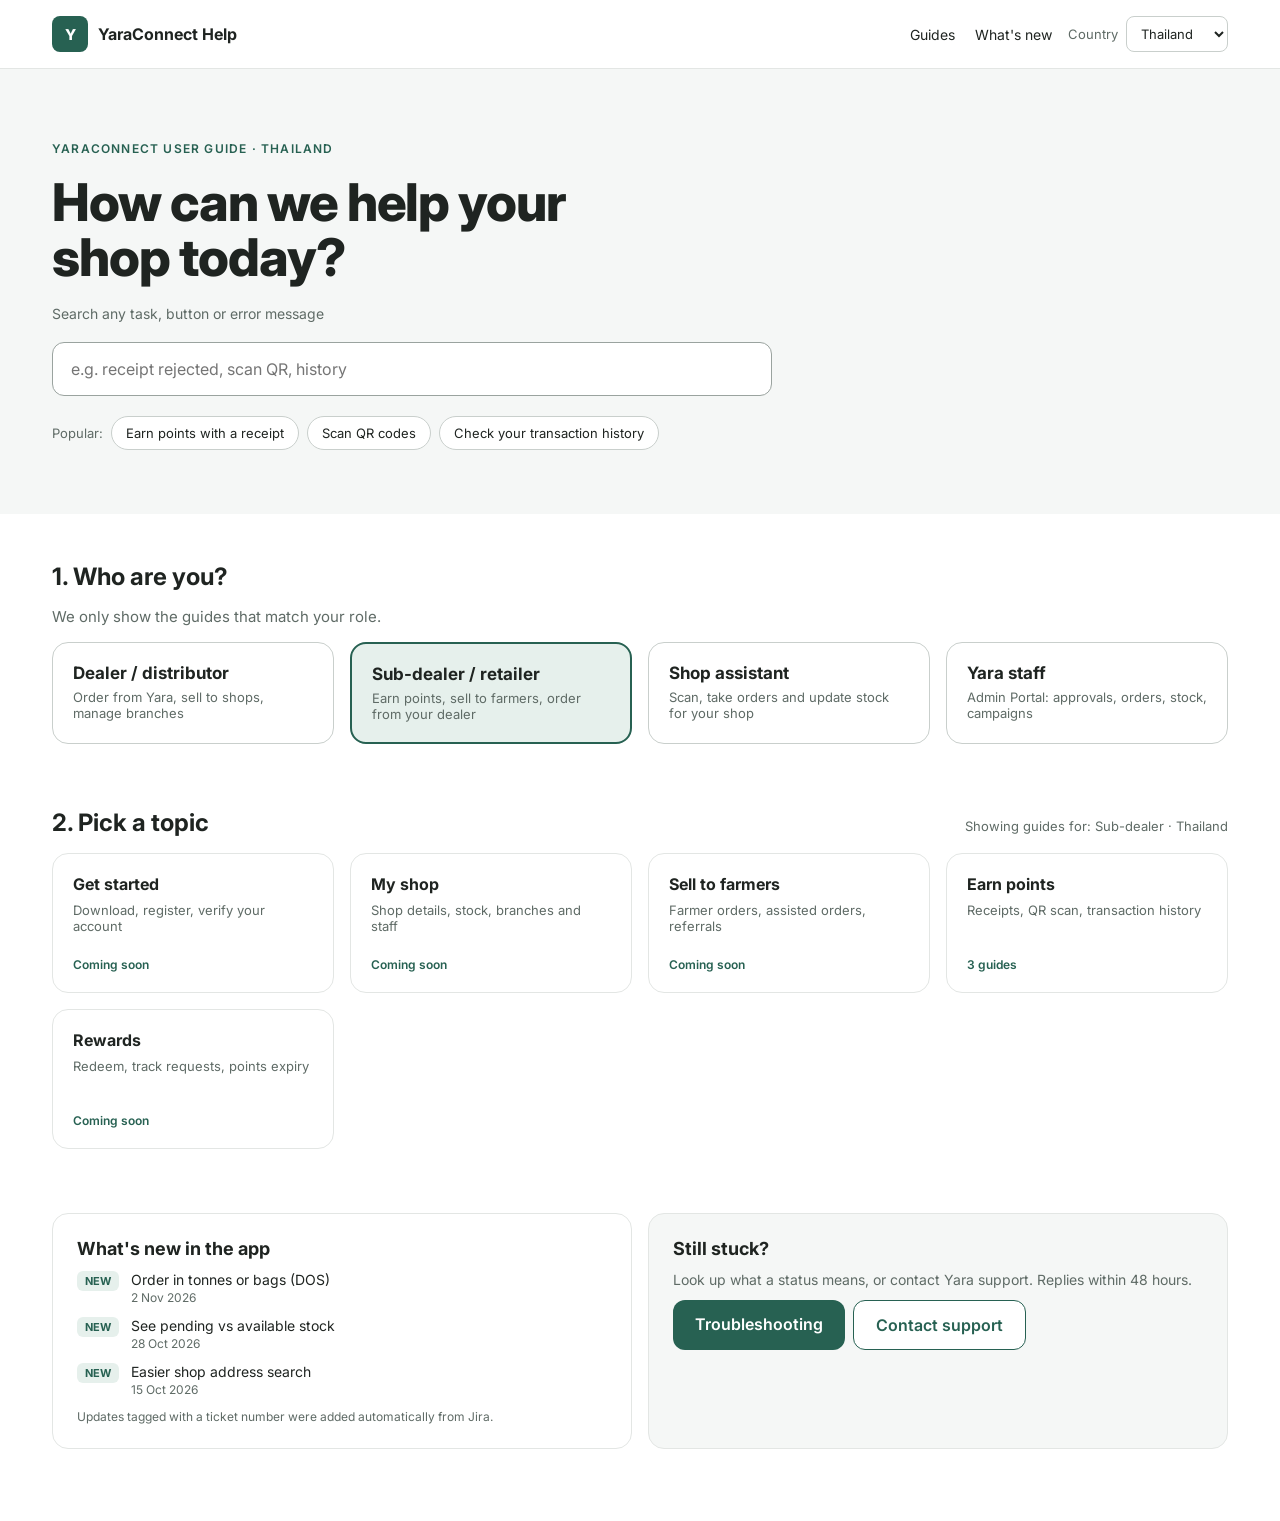
==== index.html @ 2d40b5dd "YaraConnect Help sample: wireframe pages + Jira auto-update flow Co-Authored-By: Claude Opus 5.5 <no" ====
<!doctype html>
<html lang="en">
<head>
  <meta charset="utf-8">
  <meta name="viewport" content="width=device-width, initial-scale=1">
  <title>YaraConnect Help</title>
  <link rel="preconnect" href="https://fonts.googleapis.com">
  <link href="https://fonts.googleapis.com/css2?family=Inter:wght@400;500;600;700;800&display=swap" rel="stylesheet">
  <link rel="stylesheet" href="assets/style.css">
</head>
<body data-page="home">
  <header class="site-header">
    <div class="wrap">
      <a class="brand" href="index.html"><span class="logo">Y</span>YaraConnect Help</a>
      <nav class="top-nav" aria-label="Main">
        <a href="#topics">Guides</a>
        <a href="#whats-new">What's new</a>
      </nav>
      <label class="control">Country
        <select id="country">
          <option>Thailand</option><option>Vietnam</option><option>Indonesia</option><option>India</option><option>Kenya</option>
        </select>
      </label>
    </div>
  </header>

  <section class="hero">
    <div class="wrap">
      <span class="eyebrow" id="hero-eyebrow">YaraConnect user guide</span>
      <h1>How can we help your shop today?</h1>
      <label for="q" style="font-size:14px;color:var(--muted)">Search any task, button or error message</label>
      <div class="search-row">
        <input id="q" type="search" placeholder="e.g. receipt rejected, scan QR, history" autocomplete="off">
        <div class="results" id="results" hidden></div>
      </div>
      <div class="pills" id="popular"><span style="color:var(--muted)">Popular:</span></div>
    </div>
  </section>

  <section class="block">
    <div class="wrap">
      <h2>1. Who are you?</h2>
      <p class="sub">We only show the guides that match your role.</p>
      <div class="grid4" id="roles" role="group" aria-label="Your role">
        <button type="button" class="role" data-role="dealer"><strong>Dealer / distributor</strong><span>Order from Yara, sell to shops, manage branches</span></button>
        <button type="button" class="role" data-role="subdealer"><strong>Sub-dealer / retailer</strong><span>Earn points, sell to farmers, order from your dealer</span></button>
        <button type="button" class="role" data-role="assistant"><strong>Shop assistant</strong><span>Scan, take orders and update stock for your shop</span></button>
        <button type="button" class="role" data-role="staff"><strong>Yara staff</strong><span>Admin Portal: approvals, orders, stock, campaigns</span></button>
      </div>
    </div>
  </section>

  <section class="block" id="topics">
    <div class="wrap">
      <div style="display:flex;justify-content:space-between;align-items:baseline;flex-wrap:wrap;gap:8px">
        <h2>2. Pick a topic</h2>
        <span class="sub" id="showing" style="font-size:13px"></span>
      </div>
      <div class="grid4" id="cats"></div>
    </div>
  </section>

  <section class="block" id="whats-new">
    <div class="wrap grid2">
      <div class="panel">
        <h3>What's new in the app</h3>
        <div class="stack" id="news"></div>
        <small class="sub" style="font-size:12px">Updates tagged with a ticket number were added automatically from Jira.</small>
      </div>
      <div class="panel soft">
        <h3>Still stuck?</h3>
        <p class="sub" style="font-size:14px">Look up what a status means, or contact Yara support. Replies within 48 hours.</p>
        <div style="display:flex;gap:8px;flex-wrap:wrap">
          <a class="btn" href="#">Troubleshooting</a>
          <a class="btn ghost" href="#">Contact support</a>
        </div>
      </div>
    </div>
  </section>

  <script src="assets/app.js"></script>
</body>
</html>
---- assets/style.css ----
:root {
  --ink: #1F2421; --ink-2: #3F4A45; --muted: #5F6B66; --line: #E3E6E4; --line-2: #C9CFCC;
  --bg-soft: #F5F7F6; --green: #276152; --green-dark: #163d33; --green-soft: #E6F0EC; --red: #A23B2A;
}
* { box-sizing: border-box; }
body { margin: 0; font-family: Inter, system-ui, sans-serif; color: var(--ink); background: #fff; }
a { color: var(--green); } a:hover { color: var(--green-dark); }
button, input, select { font: inherit; }
.wrap { max-width: 1240px; margin: 0 auto; padding: 0 32px; }
.sr-only { position: absolute; width: 1px; height: 1px; overflow: hidden; clip: rect(0 0 0 0); }

/* Header */
.site-header { border-bottom: 1px solid var(--line); }
.site-header .wrap { display: flex; flex-wrap: wrap; align-items: center; gap: 16px; padding-top: 16px; padding-bottom: 16px; }
.brand { display: flex; align-items: center; gap: 10px; flex-grow: 1; text-decoration: none; color: var(--ink); font-weight: 700; }
.logo { width: 36px; height: 36px; border-radius: 8px; background: var(--green); color: #fff; display: grid; place-items: center; font-weight: 800; font-size: 15px; }
.top-nav { display: flex; gap: 20px; font-size: 14px; }
.top-nav a { text-decoration: none; color: var(--ink); }
.control { display: flex; align-items: center; gap: 8px; font-size: 13px; color: var(--muted); }
select, .chip-select { padding: 8px 10px; border: 1px solid var(--line-2); border-radius: 8px; background: #fff; color: var(--ink); }
.seg { display: flex; border-radius: 999px; background: var(--line); padding: 4px; }
.seg button { border: 0; padding: 8px 18px; border-radius: 999px; background: transparent; color: var(--ink); font-weight: 600; cursor: pointer; }
.seg button[aria-pressed="true"] { background: var(--green); color: #fff; }

/* Home */
.hero { background: var(--bg-soft); }
.hero .wrap { padding-top: 72px; padding-bottom: 64px; display: flex; flex-direction: column; gap: 20px; }
.eyebrow { font-size: 12px; font-weight: 600; letter-spacing: .1em; text-transform: uppercase; color: var(--green); }
h1 { margin: 0; font-size: 52px; line-height: 1.05; letter-spacing: -.02em; font-weight: 800; max-width: 18ch; }
.search-row { display: flex; gap: 8px; max-width: 720px; flex-wrap: wrap; position: relative; }
.search-row input { flex: 1 1 380px; font-size: 16px; padding: 16px 18px; border: 1.5px solid #9AA39F; border-radius: 12px; }
.btn { font-weight: 600; padding: 14px 22px; border: 0; border-radius: 12px; background: var(--green); color: #fff; cursor: pointer; text-decoration: none; display: inline-block; }
.btn.ghost { background: #fff; color: var(--green); border: 1px solid var(--green); }
.results { position: absolute; top: 100%; left: 0; right: 0; margin-top: 6px; background: #fff; border: 1px solid var(--line-2); border-radius: 12px; box-shadow: 0 12px 32px rgba(0,0,0,.08); z-index: 5; overflow: hidden; }
.results a { display: block; padding: 12px 16px; text-decoration: none; color: var(--ink); border-bottom: 1px solid var(--line); }
.results a:last-child { border-bottom: 0; } .results a:hover, .results a:focus { background: var(--green-soft); }
.results small { color: var(--muted); display: block; }
.pills { display: flex; flex-wrap: wrap; gap: 8px; font-size: 13px; align-items: center; }
.pill { text-decoration: none; padding: 8px 14px; border: 1px solid var(--line-2); border-radius: 999px; color: var(--ink); background: #fff; }
section.block .wrap { padding-top: 48px; padding-bottom: 16px; display: flex; flex-direction: column; gap: 16px; }
h2 { margin: 0; font-size: 24px; }
.sub { margin: 0; color: var(--muted); font-size: 15px; }
.grid4 { display: grid; grid-template-columns: repeat(4, minmax(0, 1fr)); gap: 16px; }
.role { text-align: left; color: var(--ink); border: 1px solid var(--line-2); background: #fff; border-radius: 16px; padding: 20px; display: flex; flex-direction: column; gap: 6px; cursor: pointer; }
.role strong { font-size: 17px; } .role span { font-size: 13px; color: var(--muted); }
.role[aria-pressed="true"] { border: 2px solid var(--green); background: var(--green-soft); }
.card { text-decoration: none; color: var(--ink); border: 1px solid var(--line); border-radius: 16px; padding: 20px; display: flex; flex-direction: column; gap: 8px; min-height: 140px; }
.card:hover { border-color: var(--green); }
.card .count { font-size: 12px; color: var(--green); font-weight: 600; margin-top: auto; }
.card .muted { font-size: 13px; color: var(--muted); }
.grid2, section.block .wrap.grid2 { display: grid; grid-template-columns: repeat(2, minmax(0, 1fr)); gap: 16px; padding-bottom: 72px !important; }
.panel { border: 1px solid var(--line); border-radius: 16px; padding: 24px; display: flex; flex-direction: column; gap: 12px; }
.panel.soft { background: var(--bg-soft); }
.panel h3 { margin: 0; font-size: 18px; }
.news { display: flex; gap: 12px; align-items: baseline; font-size: 14px; }
.news a { color: var(--ink); }
.tag { font-size: 11px; font-weight: 700; padding: 3px 8px; border-radius: 6px; background: var(--green-soft); color: var(--green); white-space: nowrap; }
.tag.jira { background: #EAF0FF; color: #2547A8; }

/* Guide */
.crumbs { font-size: 13px; color: var(--muted); padding-top: 24px; }
.crumbs a { color: var(--muted); }
.guide-layout { display: flex; flex-wrap: wrap; gap: 48px; align-items: flex-start; padding-top: 24px; padding-bottom: 80px; }
.side { flex: 1 1 240px; max-width: 280px; display: flex; flex-direction: column; gap: 16px; position: sticky; top: 16px; }
.side-label { font-size: 12px; font-weight: 700; letter-spacing: .1em; text-transform: uppercase; color: var(--muted); }
.side-links { display: flex; flex-direction: column; gap: 4px; border-left: 4px solid var(--line); }
.side-links a { text-decoration: none; color: var(--muted); padding: 10px 16px; margin-left: -4px; border-left: 4px solid transparent; }
.side-links a[aria-current="page"] { color: var(--green); font-weight: 700; border-left-color: var(--green); }
.toc { padding: 16px; border-radius: 12px; background: var(--bg-soft); font-size: 13px; display: flex; flex-direction: column; gap: 8px; }
.toc a { color: var(--ink-2); text-decoration: none; }
main.guide { flex: 999 1 560px; min-width: 0; display: flex; flex-direction: column; gap: 32px; }
.meta { display: flex; gap: 8px; flex-wrap: wrap; font-size: 12px; }
.meta span { padding: 4px 10px; border-radius: 999px; border: 1px solid var(--line-2); }
.meta .role-tag { background: var(--green-soft); color: var(--green); font-weight: 600; border-color: transparent; }
.meta .fresh { background: #FFF4D6; border-color: #E9C46A; color: #6B4E00; font-weight: 600; }
.title-row { display: flex; justify-content: space-between; align-items: flex-end; gap: 16px; flex-wrap: wrap; }
.guide h1 { font-size: 44px; max-width: 16ch; }
.lead { margin: 0; font-size: 18px; color: var(--ink-2); max-width: 60ch; }
.box { border: 1px solid var(--line); border-radius: 16px; padding: 20px 24px; display: flex; flex-direction: column; gap: 10px; }
.box h2 { font-size: 18px; }
.checks { display: grid; grid-template-columns: repeat(3, minmax(0, 1fr)); gap: 12px; font-size: 14px; color: var(--ink-2); }
.checks label { display: flex; gap: 8px; align-items: center; cursor: pointer; }
.changed { border: 1px solid #E9C46A; background: #FFFBEF; border-radius: 16px; padding: 18px 22px; display: flex; flex-direction: column; gap: 10px; }
.changed h2 { font-size: 16px; }
.changed li { font-size: 14px; color: var(--ink-2); margin-bottom: 6px; }
.changed ul { margin: 0; padding-left: 18px; }
.step { display: flex; gap: 32px; align-items: center; flex-wrap: wrap; padding: 24px; border: 1px solid var(--line); border-radius: 20px; }
.step.is-new { border-color: #E9C46A; box-shadow: 0 0 0 3px #FFF4D6; }
.phone { position: relative; width: 170px; height: 340px; border: 6px solid var(--ink); border-radius: 28px; background: repeating-linear-gradient(135deg, #F1F3F2 0 10px, #F8F9F8 10px 20px); display: flex; flex-direction: column; align-items: center; justify-content: center; gap: 4px; flex: none; }
.phone .k { font-size: 10px; letter-spacing: .12em; color: #6B7570; }
.phone .s { font-size: 13px; font-weight: 600; color: var(--ink-2); text-align: center; padding: 0 12px; }
.phone .hot { position: absolute; left: 50%; width: 44px; height: 44px; margin-left: -22px; border: 3px solid var(--green); border-radius: 50%; }
.step-body { flex: 1 1 300px; display: flex; flex-direction: column; gap: 8px; }
.step-n { font-size: 12px; font-weight: 700; color: var(--green); letter-spacing: .08em; }
.step h3 { margin: 0; font-size: 22px; }
.step p { margin: 0; font-size: 16px; color: var(--ink-2); max-width: 52ch; }
.tip { border-radius: 16px; background: var(--green-soft); padding: 20px 24px; display: flex; gap: 14px; align-items: flex-start; }
.tip b { font-size: 11px; padding: 4px 10px; border-radius: 999px; background: var(--green); color: #fff; }
.tip p { margin: 0; font-size: 15px; color: #1F3D33; }
.grid3 { display: grid; grid-template-columns: repeat(3, minmax(0, 1fr)); gap: 12px; }
.state { border: 1px solid var(--line); border-radius: 14px; padding: 18px; display: flex; flex-direction: column; gap: 6px; font-size: 14px; }
.state b { font-size: 12px; color: var(--muted); } .state.good b { color: var(--green); } .state.bad b { color: var(--red); }
.row-link { display: flex; justify-content: space-between; padding: 16px 20px; border: 1px solid var(--line); border-radius: 12px; text-decoration: none; color: var(--ink); }
.row-link span:last-child { color: var(--green); }
.feedback { display: flex; justify-content: space-between; align-items: center; gap: 16px; flex-wrap: wrap; padding: 20px 24px; border-radius: 16px; background: var(--bg-soft); }
.feedback button { padding: 10px 18px; border: 1px solid var(--line-2); border-radius: 10px; background: #fff; cursor: pointer; }
.pager { display: grid; grid-template-columns: repeat(2, minmax(0, 1fr)); gap: 16px; }
.pager a { text-decoration: none; color: var(--ink); border: 1px solid var(--line); border-radius: 14px; padding: 18px; }
.pager a.next { border-color: var(--green); text-align: right; }
.pager small { color: var(--muted); display: block; }
.stack { display: flex; flex-direction: column; gap: 12px; }

@media (max-width: 860px) {
  h1 { font-size: 36px; } .guide h1 { font-size: 32px; }
  .grid4 { grid-template-columns: repeat(2, minmax(0, 1fr)); }
  .grid2, .grid3, .checks { grid-template-columns: 1fr; }
  .side { position: static; max-width: none; }
  .wrap { padding: 0 20px; }
  .top-nav { display: none; }
}
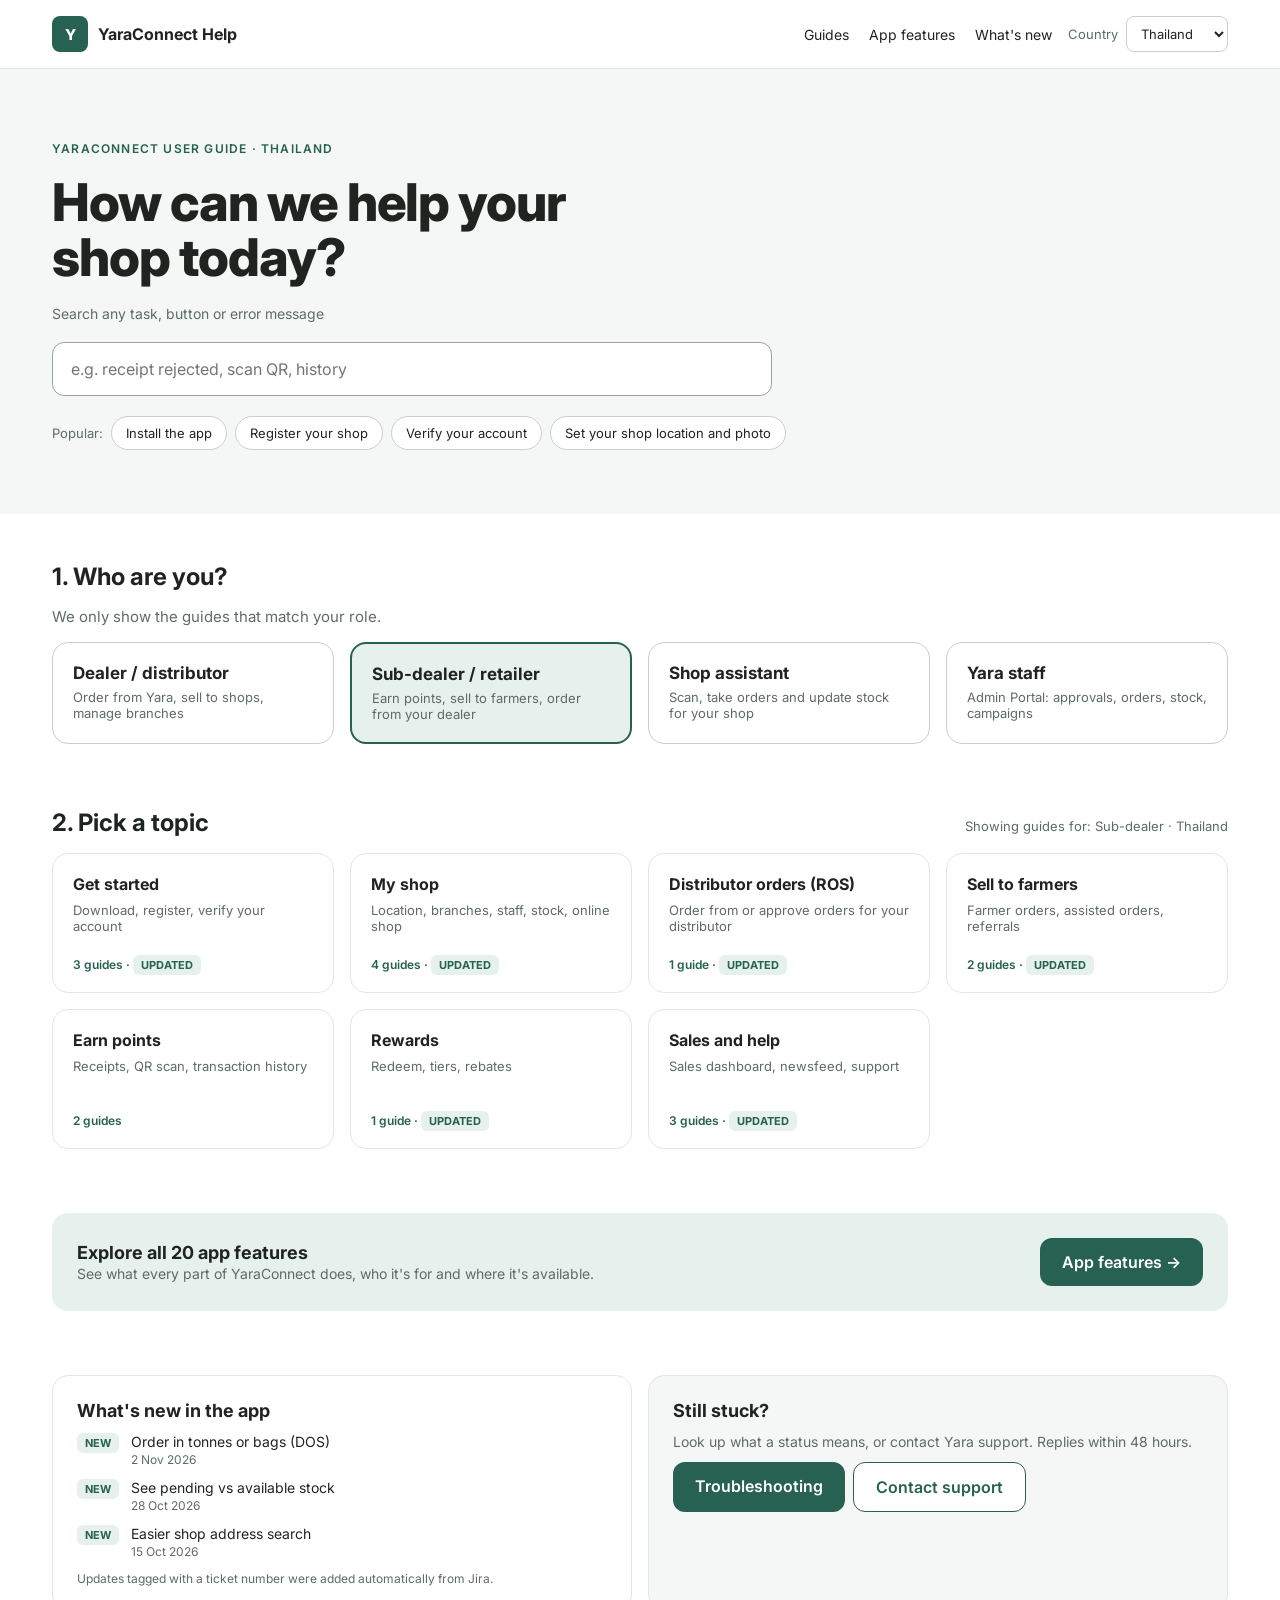
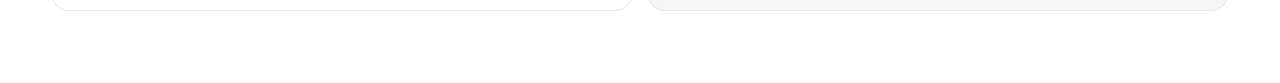
==== commit defa5927: "Add placeholder guides for all 20 features, App features page, CODEOWNERS approval Co-Authored-By: C" ====
--- a/index.html
+++ b/index.html
@@ -14,6 +14,7 @@
       <a class="brand" href="index.html"><span class="logo">Y</span>YaraConnect Help</a>
       <nav class="top-nav" aria-label="Main">
         <a href="#topics">Guides</a>
+        <a href="features.html">App features</a>
         <a href="#whats-new">What's new</a>
       </nav>
       <label class="control">Country
@@ -60,6 +61,15 @@
     </div>
   </section>
 
+  <section class="block">
+    <div class="wrap">
+      <a class="panel" href="features.html" style="text-decoration:none;color:var(--ink);flex-direction:row;justify-content:space-between;align-items:center;flex-wrap:wrap;background:var(--green-soft);border-color:transparent">
+        <span><strong style="font-size:18px">Explore all 20 app features</strong><br><span class="sub" style="font-size:14px">See what every part of YaraConnect does, who it's for and where it's available.</span></span>
+        <span class="btn">App features →</span>
+      </a>
+    </div>
+  </section>
+
   <section class="block" id="whats-new">
     <div class="wrap grid2">
       <div class="panel">
--- a/assets/style.css
+++ b/assets/style.css
@@ -110,7 +110,24 @@
 .pager small { color: var(--muted); display: block; }
 .stack { display: flex; flex-direction: column; gap: 12px; }
 
+/* Placeholder + features */
+.draft-note { border: 1px dashed #B9A15A; background: #FFFDF5; border-radius: 16px; padding: 14px 20px; display: flex; gap: 12px; align-items: flex-start; }
+.draft-note b { font-size: 11px; padding: 4px 10px; border-radius: 999px; background: #6B4E00; color: #fff; }
+.draft-note p { margin: 0; font-size: 14px; color: #5A4A1A; }
+.meta .draft-tag { background: #FFF4D6; border-color: #E9C46A; color: #6B4E00; font-weight: 600; }
+.meta a.feat-chip { padding: 4px 10px; border-radius: 999px; border: 1px solid var(--green); color: var(--green); text-decoration: none; font-weight: 600; }
+.feature { display: grid; grid-template-columns: 48px 1fr minmax(220px, 300px); gap: 20px; align-items: start; padding: 22px; border: 1px solid var(--line); border-radius: 16px; scroll-margin-top: 80px; }
+.feature.flash { border-color: var(--green); box-shadow: 0 0 0 3px var(--green-soft); }
+.fno { width: 40px; height: 40px; border-radius: 10px; background: var(--green-soft); color: var(--green); font-weight: 800; display: grid; place-items: center; }
+.fbody h3 { margin: 0 0 6px; font-size: 18px; } .fbody p { margin: 0 0 10px; color: var(--ink-2); font-size: 14px; }
+.flinks { display: flex; flex-direction: column; gap: 8px; align-items: flex-start; }
+.flinks .pill { font-size: 13px; }
+.filters { display: flex; flex-wrap: wrap; gap: 12px; align-items: center; justify-content: space-between; }
+.filters input { flex: 0 1 320px; padding: 10px 14px; border: 1px solid var(--line-2); border-radius: 10px; }
+.top-nav a[aria-current="page"] { color: var(--green); font-weight: 700; }
+
 @media (max-width: 860px) {
+  .feature { grid-template-columns: 40px 1fr; } .flinks { grid-column: 2; }
   h1 { font-size: 36px; } .guide h1 { font-size: 32px; }
   .grid4 { grid-template-columns: repeat(2, minmax(0, 1fr)); }
   .grid2, .grid3, .checks { grid-template-columns: 1fr; }
